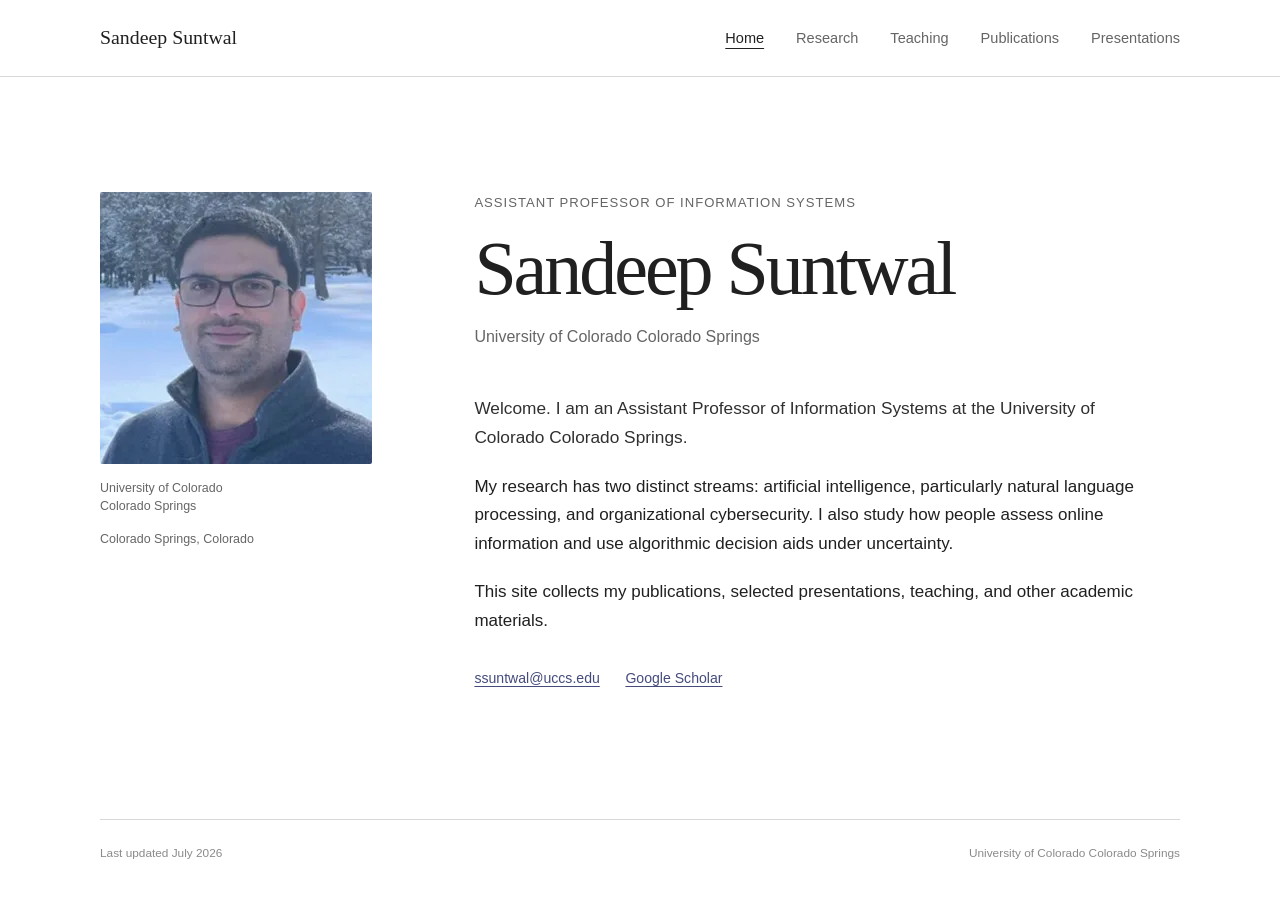
==== index.html @ 423fa190 "Launch academic website" ====
<!doctype html>
<html lang="en">
  <head>
    <meta charset="utf-8" />
    <meta name="viewport" content="width=device-width, initial-scale=1" />
    <meta
      name="description"
      content="Academic homepage of Sandeep Suntwal, Assistant Professor of Information Systems at the University of Colorado Colorado Springs."
    />
    <meta name="author" content="Sandeep Suntwal" />
    <meta name="theme-color" content="#ffffff" />
    <meta property="og:type" content="website" />
    <meta property="og:site_name" content="Sandeep Suntwal" />
    <meta property="og:title" content="Sandeep Suntwal" />
    <meta
      property="og:description"
      content="Assistant Professor of Information Systems at the University of Colorado Colorado Springs."
    />
    <meta property="og:url" content="https://suntwal.com/" />
    <meta
      property="og:image"
      content="https://suntwal.com/assets/sandeep-suntwal.png"
    />
    <meta property="og:image:width" content="272" />
    <meta property="og:image:height" content="272" />
    <meta property="og:image:alt" content="Sandeep Suntwal" />
    <meta name="twitter:card" content="summary" />
    <title>Sandeep Suntwal</title>
    <link rel="canonical" href="https://suntwal.com/" />
    <link rel="icon" href="favicon.svg" type="image/svg+xml" />
    <link rel="stylesheet" href="styles.css" />
  </head>

  <body>
    <a class="skip-link" href="#content">Skip to main content</a>

    <header class="site-header">
      <div class="nav-wrap">
        <a class="brand" href="index.html">Sandeep Suntwal</a>
        <nav aria-label="Main navigation">
          <a href="index.html" aria-current="page">Home</a>
          <a href="research.html">Research</a>
          <a href="teaching.html">Teaching</a>
          <a href="publications.html">Publications</a>
          <a href="presentations.html">Presentations</a>
        </nav>
      </div>
    </header>

    <main class="site-main" id="content">
      <section class="hero" aria-labelledby="page-heading">
        <aside class="portrait-column" aria-label="Affiliation">
          <img
            class="portrait"
            src="assets/sandeep-suntwal.png"
            width="272"
            height="272"
            alt="Sandeep Suntwal"
          />
          <p>
            University of Colorado<br />
            Colorado Springs
          </p>
          <p>Colorado Springs, Colorado</p>
        </aside>

        <div class="hero-copy">
          <p class="kicker">Assistant Professor of Information Systems</p>
          <h1 id="page-heading">Sandeep Suntwal</h1>
          <p class="affiliation">University of Colorado Colorado Springs</p>

          <div class="bio">
            <p>
              Welcome. I am an Assistant Professor of Information Systems at
              the University of Colorado Colorado Springs.
            </p>
            <p>
              My research has two distinct streams: artificial intelligence,
              particularly natural language processing, and organizational
              cybersecurity. I also study how people assess online information
              and use algorithmic decision aids under uncertainty.
            </p>
            <p>
              This site collects my publications, selected presentations,
              teaching, and other academic materials.
            </p>
          </div>

          <div class="profile-links">
            <a href="mailto:ssuntwal@uccs.edu">ssuntwal@uccs.edu</a>
            <a
              href="https://scholar.google.com/citations?user=9GEF2eIAAAAJ&amp;hl=en&amp;oi=ao"
              target="_blank"
              rel="noopener noreferrer"
            >Google Scholar</a>
          </div>
        </div>
      </section>
    </main>

    <footer class="site-footer">
      <div class="footer-wrap">
        <p>Last updated July 2026</p>
        <p>University of Colorado Colorado Springs</p>
      </div>
    </footer>
  </body>
</html>
---- styles.css ----
:root {
  --ink: #202020;
  --muted: #656565;
  --faint: #8a8a8a;
  --line: #d8d8d8;
  --link: #454b7d;
  --hover: #8d1c12;
  --page-width: 1080px;
  --serif: Georgia, "Times New Roman", Times, serif;
  --sans: Arial, Helvetica, sans-serif;
}

* {
  box-sizing: border-box;
}

html {
  scroll-behavior: smooth;
}

body {
  display: flex;
  min-height: 100vh;
  margin: 0;
  flex-direction: column;
  background: #ffffff;
  color: var(--ink);
  font-family: var(--sans);
  font-size: 17px;
  line-height: 1.68;
  -webkit-font-smoothing: antialiased;
}

a {
  color: var(--link);
  text-decoration: underline;
  text-decoration-thickness: 1px;
  text-underline-offset: 0.22em;
}

a:hover {
  color: var(--hover);
}

:focus-visible {
  outline: 2px solid var(--hover);
  outline-offset: 4px;
}

.skip-link {
  position: fixed;
  top: 0.75rem;
  left: 0.75rem;
  z-index: 20;
  padding: 0.4rem 0.7rem;
  border: 1px solid var(--ink);
  background: #ffffff;
  font-size: 0.8rem;
  transform: translateY(-180%);
}

.skip-link:focus {
  transform: translateY(0);
}

.site-header {
  border-bottom: 1px solid var(--line);
}

.nav-wrap,
.site-main,
.footer-wrap {
  width: min(calc(100% - 3rem), var(--page-width));
  margin-right: auto;
  margin-left: auto;
}

.nav-wrap {
  display: flex;
  min-height: 76px;
  align-items: center;
  justify-content: space-between;
  gap: 2.5rem;
}

.brand,
.brand:visited {
  flex: 0 0 auto;
  color: var(--ink);
  font-family: var(--serif);
  font-size: 1.24rem;
  text-decoration: none;
}

.brand:hover {
  color: var(--link);
}

nav {
  display: flex;
  flex-wrap: wrap;
  justify-content: flex-end;
  gap: 0.45rem 2rem;
  font-size: 0.91rem;
}

nav a,
nav a:visited {
  color: var(--muted);
  text-decoration: none;
}

nav a:hover {
  color: var(--ink);
}

nav a[aria-current="page"],
nav a[aria-current="page"]:visited {
  color: var(--ink);
  text-decoration: underline;
  text-underline-offset: 0.35em;
}

.site-main {
  display: flex;
  flex: 1;
  flex-direction: column;
}

.not-found {
  width: min(100%, 690px);
  padding: clamp(4rem, 9vw, 7.5rem) 0;
}

.not-found h1 {
  margin: 0 0 1.5rem;
  font-family: var(--serif);
  font-size: clamp(2.75rem, 6vw, 4.5rem);
  font-weight: normal;
  letter-spacing: -0.04em;
  line-height: 1.06;
}

.not-found p {
  margin: 0 0 1.25rem;
}

.hero {
  display: grid;
  grid-template-columns: 272px minmax(0, 1fr);
  gap: clamp(3rem, 8vw, 6.5rem);
  align-items: start;
  padding: clamp(4rem, 9vw, 7.5rem) 0 clamp(5rem, 10vw, 8rem);
}

.portrait {
  display: block;
  width: 272px;
  max-width: 100%;
  height: auto;
  border-radius: 2px;
}

.portrait-column {
  color: var(--muted);
  font-size: 0.78rem;
  line-height: 1.5;
}

.portrait-column p {
  margin: 0.9rem 0 0;
}

.kicker,
.page-heading > p {
  margin: 0 0 0.85rem;
  color: var(--muted);
  font-size: 0.82rem;
  letter-spacing: 0.075em;
  text-transform: uppercase;
}

.hero h1,
.page-heading h1 {
  margin: 0;
  font-family: var(--serif);
  font-weight: normal;
  letter-spacing: -0.04em;
  line-height: 1.06;
}

.hero h1 {
  font-size: clamp(3rem, 6.5vw, 4.75rem);
}

.affiliation {
  margin: 1rem 0 0;
  color: var(--muted);
  font-size: 1rem;
}

.bio {
  max-width: 690px;
  margin-top: 2.7rem;
}

.bio p {
  margin: 0 0 1.25rem;
}

.bio p:first-child {
  color: #303030;
  font-size: 1.08rem;
}

.profile-links {
  display: flex;
  flex-wrap: wrap;
  gap: 0.5rem 1.6rem;
  margin-top: 2rem;
  font-size: 0.88rem;
}

.inner-page {
  display: grid;
  grid-template-columns: minmax(190px, 0.36fr) minmax(0, 1fr);
  gap: clamp(3rem, 8vw, 7rem);
  flex: 1;
  align-content: start;
  min-height: 36rem;
  padding: clamp(4rem, 9vw, 7.5rem) 0;
}

.page-heading {
  position: sticky;
  top: 2rem;
  align-self: start;
}

.page-heading h1 {
  font-size: clamp(2.35rem, 4vw, 3.2rem);
}

.page-copy {
  max-width: 690px;
  padding-top: 2rem;
}

.page-copy p {
  margin: 0 0 1.25rem;
}

.publications-copy {
  max-width: 760px;
  padding-top: 0.6rem;
}

.publication-group {
  margin-bottom: 3rem;
}

.publication-group h2 {
  margin: 0 0 1.35rem;
  padding-bottom: 0.55rem;
  border-bottom: 1px solid var(--line);
  font-family: var(--sans);
  font-size: 1.02rem;
  letter-spacing: 0.01em;
}

.publication-list {
  margin: 0;
  padding-left: 1.7rem;
}

.publication-list li {
  padding-left: 0.35rem;
  margin-bottom: 1.2rem;
}

.publication-list cite {
  font-family: var(--serif);
}

.publication-list strong {
  font-weight: 700;
}

.publication-note {
  color: var(--muted);
  font-size: 0.82rem;
}

.teaching-copy {
  max-width: 760px;
  padding-top: 0.6rem;
}

.teaching-intro {
  margin-bottom: 2.7rem !important;
  color: var(--muted);
}

.course-group {
  margin-bottom: 3rem;
}

.course-group h2 {
  margin: 0;
  padding-bottom: 0.6rem;
  border-bottom: 1px solid var(--line);
  font-family: var(--sans);
  font-size: 1.02rem;
  letter-spacing: 0.01em;
}

.course-list {
  margin: 0;
  padding: 0;
  list-style: none;
}

.course-list li {
  padding: 0.9rem 0;
  border-bottom: 1px solid var(--line);
}

.course-line {
  display: grid;
  grid-template-columns: 110px minmax(0, 1fr);
  gap: 1rem;
}

.course-code {
  font-weight: bold;
}

.course-note {
  margin: 0.25rem 0 0 126px !important;
  color: var(--muted);
  font-size: 0.78rem;
}

.research-copy {
  max-width: 760px;
  padding-top: 0.6rem;
}

.research-overview {
  margin-bottom: 3rem !important;
  color: #303030;
  font-size: 1.08rem;
}

.research-themes {
  border-top: 1px solid var(--line);
}

.research-theme {
  padding: 1.65rem 0;
  border-bottom: 1px solid var(--line);
}

.research-theme h2 {
  margin: 0 0 0.65rem;
  font-family: var(--sans);
  font-size: 1.04rem;
  letter-spacing: 0.005em;
}

.research-theme p {
  margin: 0;
  color: var(--muted);
}

.research-publications {
  margin-top: 2.25rem !important;
}

.presentations-copy {
  max-width: 790px;
  padding-top: 0.6rem;
}

.presentation-entry {
  padding: 1.5rem 0 3rem;
  border-top: 1px solid var(--line);
}

.presentation-entry--text {
  padding-bottom: 2rem;
}

.presentation-entry h2 {
  max-width: 34ch;
  margin: 0;
  font-family: var(--serif);
  font-size: 1.48rem;
  font-weight: normal;
  line-height: 1.35;
  letter-spacing: -0.01em;
}

.presentation-meta {
  margin: 0 0 0.55rem !important;
  color: var(--muted);
  font-size: 0.74rem;
  letter-spacing: 0.045em;
  text-transform: uppercase;
}

.presentation-details {
  margin: 0.65rem 0 0 !important;
  color: var(--muted);
  font-size: 0.78rem;
}

.presentation-gallery {
  display: grid;
  grid-template-columns: minmax(0, 1.5fr) minmax(0, 1fr);
  gap: 0.8rem;
  align-items: start;
  margin-top: 1.9rem;
}

.presentation-gallery figure {
  margin: 0;
}

.presentation-gallery a,
.presentation-gallery img {
  display: block;
}

.presentation-gallery a {
  overflow: hidden;
  aspect-ratio: 4 / 3;
  background: #171717;
}

.presentation-gallery .portrait-photo a {
  aspect-ratio: 8 / 9;
}

.presentation-gallery img {
  width: 100%;
  height: 100%;
  border: 1px solid var(--line);
  border-radius: 2px;
  object-fit: cover;
}

.presentation-gallery .portrait-photo img {
  object-position: center 72%;
}

.presentation-gallery--single {
  display: block;
  max-width: 760px;
}

.presentation-gallery--single img {
  object-position: center 62%;
}

.presentation-gallery figcaption {
  margin-top: 0.45rem;
  color: var(--muted);
  font-size: 0.74rem;
  line-height: 1.45;
}

.site-footer {
  margin-top: auto;
}

.footer-wrap {
  display: flex;
  justify-content: space-between;
  gap: 2rem;
  padding: 1.5rem 0 2.75rem;
  border-top: 1px solid var(--line);
  color: var(--faint);
  font-size: 0.74rem;
}

.footer-wrap p {
  margin: 0;
}

@media (max-width: 760px) {
  body {
    font-size: 16px;
  }

  .nav-wrap,
  .site-main,
  .footer-wrap {
    width: min(calc(100% - 2.5rem), var(--page-width));
  }

  .nav-wrap {
    align-items: flex-start;
    flex-direction: column;
    gap: 0.75rem;
    padding: 1.15rem 0;
  }

  nav {
    justify-content: flex-start;
    gap: 0.4rem 1.25rem;
  }

  .hero {
    grid-template-columns: 1fr;
    gap: 2.75rem;
    padding: 3.25rem 0 4.5rem;
  }

  .portrait {
    width: min(68vw, 272px);
  }

  .hero h1 {
    font-size: clamp(2.8rem, 14vw, 4.25rem);
  }

  .inner-page {
    grid-template-columns: 1fr;
    gap: 1.75rem;
    min-height: 28rem;
    padding: 3.5rem 0;
  }

  .page-heading {
    position: static;
  }

  .page-copy {
    padding-top: 0;
  }

  .course-line {
    grid-template-columns: 1fr;
    gap: 0.15rem;
  }

  .course-note {
    margin-left: 0 !important;
  }

  .presentation-gallery {
    grid-template-columns: 1fr;
  }

  .presentation-gallery .portrait-photo a {
    aspect-ratio: 4 / 3;
  }

  .footer-wrap {
    align-items: flex-start;
    flex-direction: column;
    gap: 0.35rem;
  }
}

@media (prefers-reduced-motion: reduce) {
  html {
    scroll-behavior: auto;
  }
}

@media print {
  .site-header,
  .skip-link {
    display: none;
  }

  .site-main,
  .footer-wrap {
    width: 100%;
  }

  .hero,
  .inner-page {
    padding: 0;
  }
}
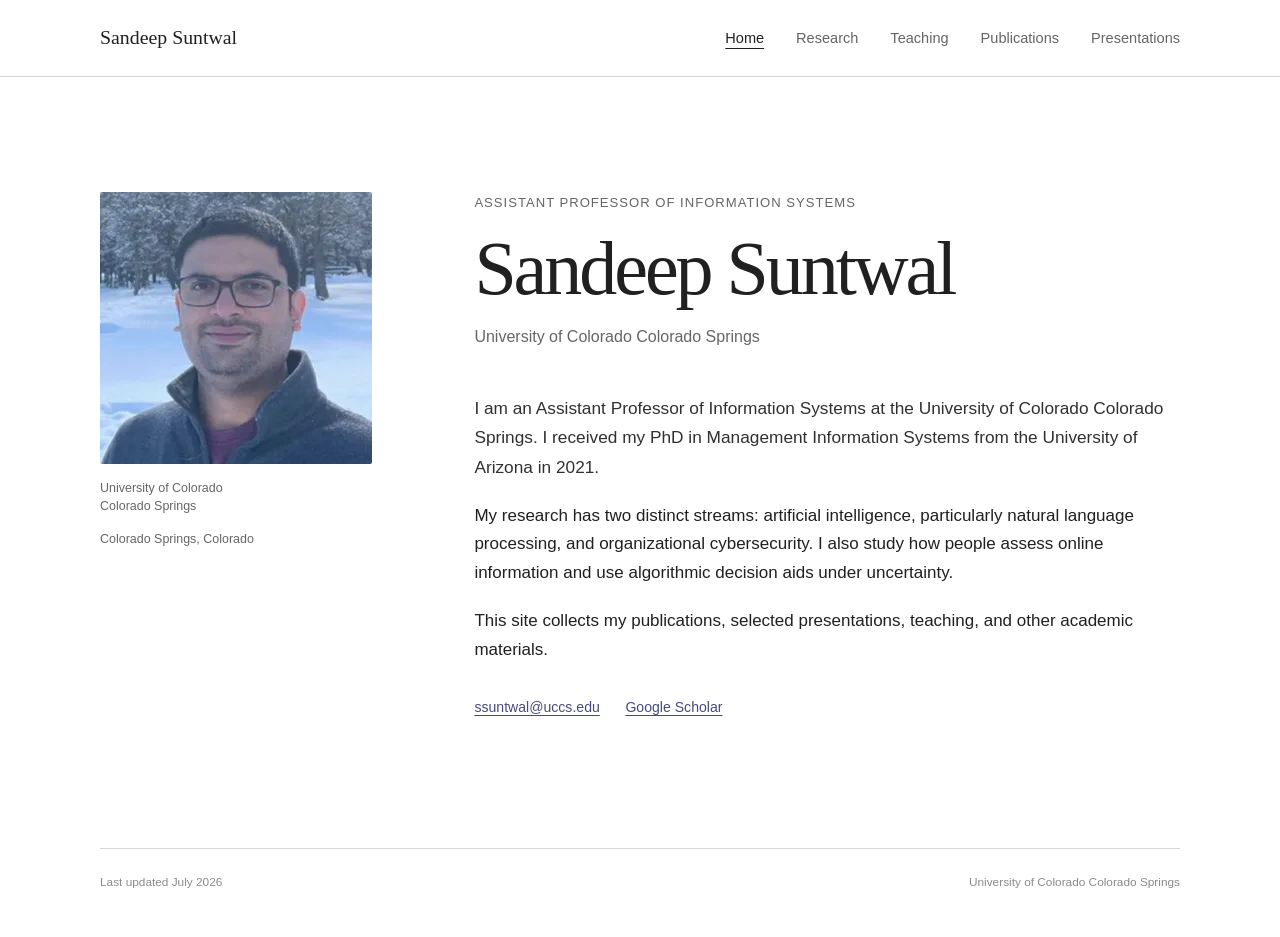
==== commit 42e3a2e7: "Add doctoral background to homepage" ====
--- a/index.html
+++ b/index.html
@@ -71,8 +71,10 @@
 
           <div class="bio">
             <p>
-              Welcome. I am an Assistant Professor of Information Systems at
-              the University of Colorado Colorado Springs.
+              I am an Assistant Professor of Information Systems at the
+              University of Colorado Colorado Springs. I received my PhD in
+              Management Information Systems from the University of Arizona in
+              2021.
             </p>
             <p>
               My research has two distinct streams: artificial intelligence,
--- a/styles.css
+++ b/styles.css
@@ -291,6 +291,10 @@
   font-size: 0.82rem;
 }
 
+.patent-group {
+  margin-top: 3rem;
+}
+
 .teaching-copy {
   max-width: 760px;
   padding-top: 0.6rem;
